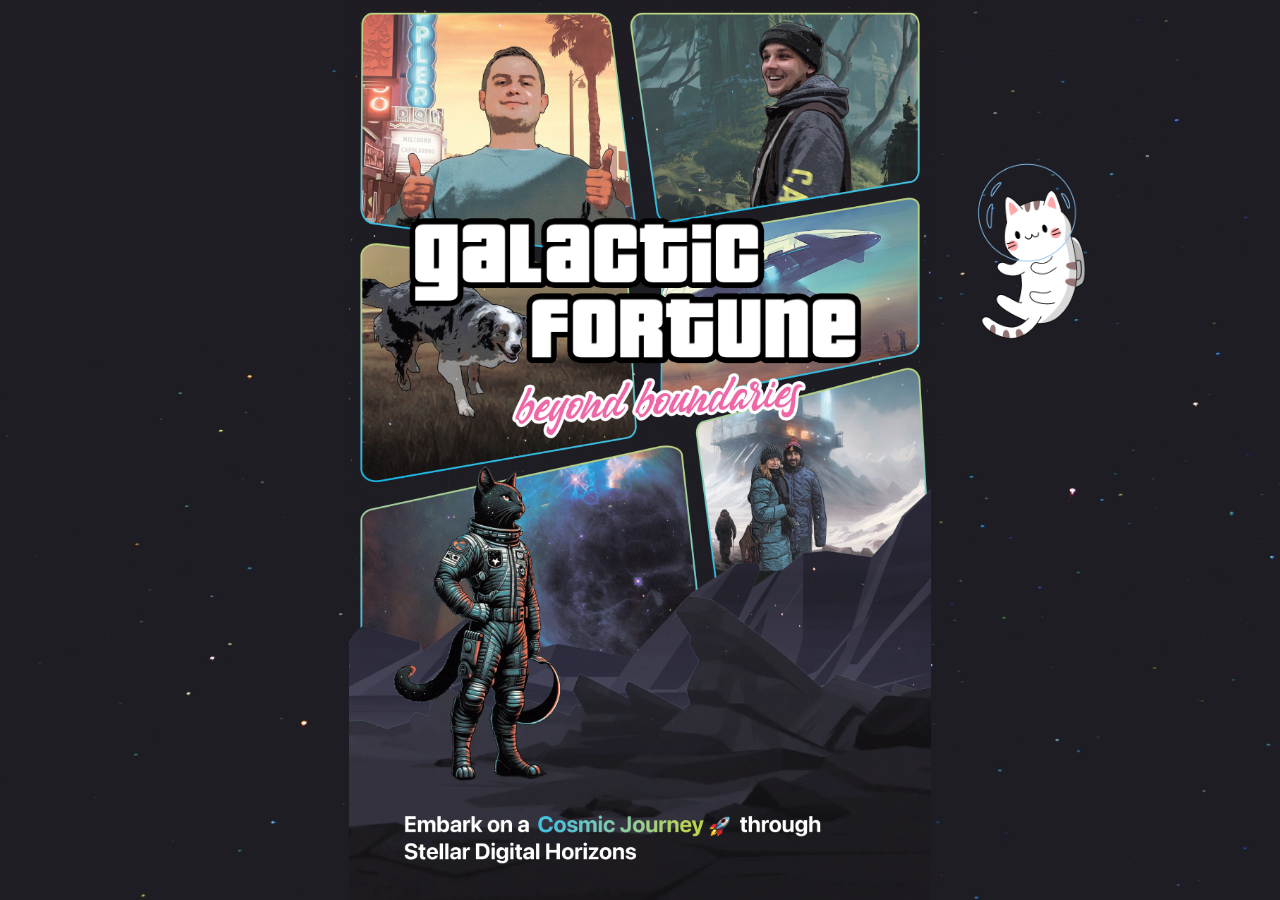
==== dg/index.html @ 427d0ff2 "adds digital graphics presentation" ====
<!DOCTYPE html>
<html lang="en">
<head>
    <meta charset="UTF-8">
    <meta name="viewport" content="width=device-width, initial-scale=1.0">
    <title>Phat Space Cat</title>
    <link rel="stylesheet" href="css/reset.css">
    <link rel="stylesheet" href="css/main.css">
</head>
<body class="container">
    <div class="main">
        <img src="/dg/images/PhatSpaceCat.webp" alt="Phat Space Cat">
    </div>
    <div>
       <img src="/dg/images/cat.png" alt="cat" class="cat">
    </div>

</body>
</html>
---- dg/css/main.css ----
/**************************************************** 
                    Global Styles
 *****************************************************/

html {
    margin: 0;
    padding: 0;
    height: 100%;
}

.main {
    background-color: #1e1d24;
    background-image: url(../images/background.webp);
    background-size: cover;
    background-repeat: no-repeat;
    height: 400px;
    display: flex;
    align-items: center;
    justify-content: center;
    height: 100%;
}

.main img {
    height: 100vh;
    margin: 0 auto;
    align-items: center;
}




/* ------------------ TYPOGRAPHY ------------------ */

h1,
h2,
h3,
h4,
h5 {
    font-weight: bold;
    margin: 1em 0 0.5em;
}

h1 {
    font-size: 5.063rem;
    line-height: 5rem;
}

h2 {
    font-size: 3.375rem;
}

h3 {
    font-size: 2.25rem;
}

h4 {
    font-size: 1.5rem;
}

h5 {
    font-size: 1rem;
}

p {
    margin: 1em 0;
}

.intro h1 {
    font-size: 4rem;
}


/* -------------------- CAT -------------------- */

.cat {
    position: absolute;
    bottom: 60%; /* Adjust the position relative to the container height */
    left: 80%; /* Adjust the horizontal position */
    transform: translateX(-50%);
    width: 50%; /* Set a percentage width */
    max-width: 200px; /* Set a maximum width to maintain proportion on larger screens */
    animation: bobbing 3s ease-in-out infinite; /* Adjust the animation speed and timing */
}
  
  @keyframes bobbing {
    0%, 100% {
      transform: translateX(-50%) translateY(0);
    }
    50% {
      transform: translateX(-50%) translateY(-10px); /* Adjust the maximum height of bobbing */
    }
}

  .container {
    position: relative;
    width: 100%; /* Set the width as needed */
    height: auto; /* Adjust to fit the content */
}
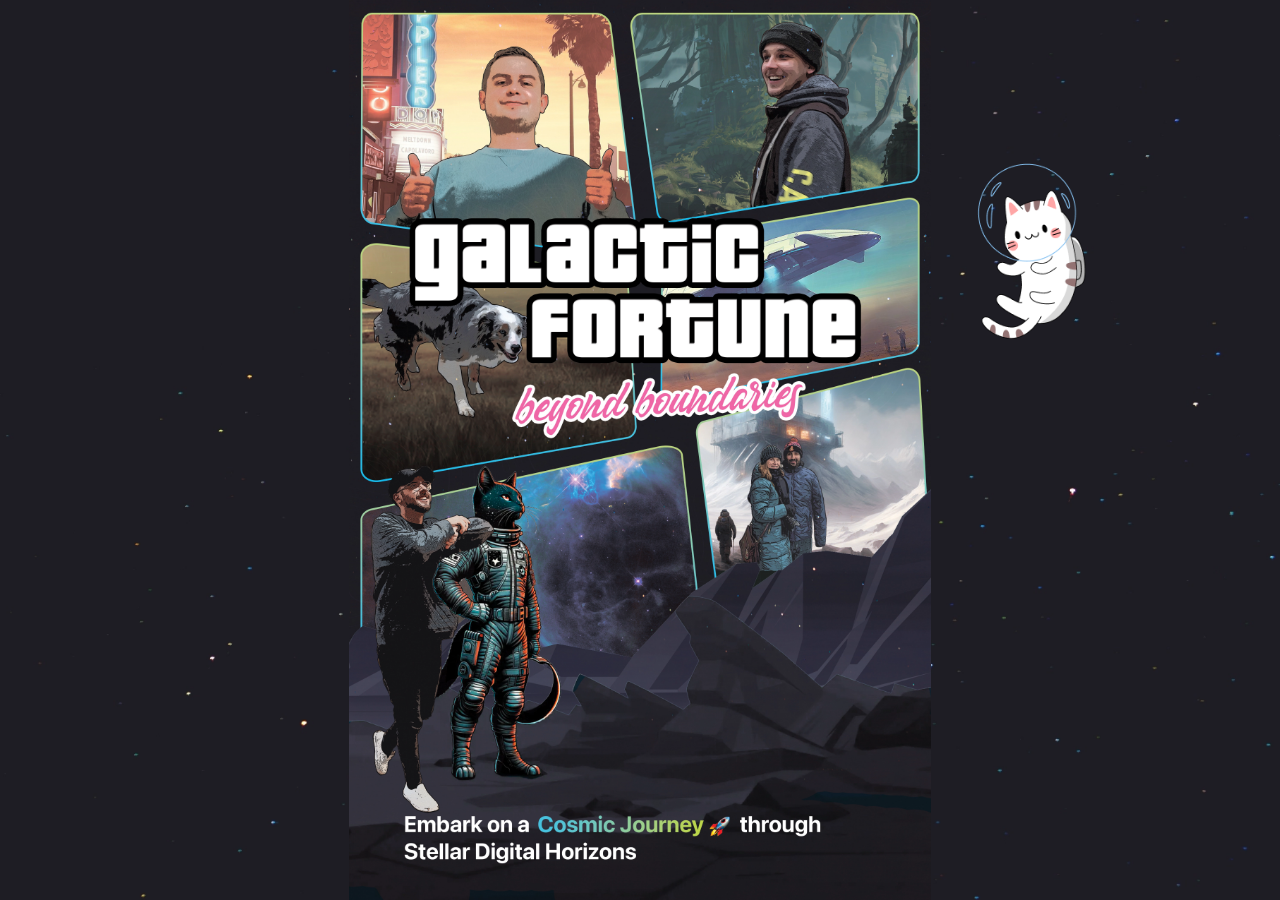
==== commit c967738b: "adds carmen" ====
--- a/dg/index.html
+++ b/dg/index.html
@@ -9,7 +9,7 @@
 </head>
 <body class="container">
     <div class="main">
-        <img src="/dg/images/PhatSpaceCat.webp" alt="Phat Space Cat">
+        <img src="/dg/images/PhatSpaceCats.webp" alt="Phat Space Cat">
     </div>
     <div>
        <img src="/dg/images/cat.png" alt="cat" class="cat">
--- a/dg/css/main.css
+++ b/dg/css/main.css
@@ -8,6 +8,7 @@
     margin: 0;
     padding: 0;
     height: 100%;
+    background-color: #1e1d24;
 }
 
 .main {
@@ -15,7 +16,6 @@
     background-image: url(../images/background.webp);
     background-size: cover;
     background-repeat: no-repeat;
-    height: 400px;
     display: flex;
     align-items: center;
     justify-content: center;
@@ -76,12 +76,12 @@
 
 .cat {
     position: absolute;
-    bottom: 60%; /* Adjust the position relative to the container height */
-    left: 80%; /* Adjust the horizontal position */
+    bottom: 60%; 
+    left: 80%; 
     transform: translateX(-50%);
-    width: 50%; /* Set a percentage width */
-    max-width: 200px; /* Set a maximum width to maintain proportion on larger screens */
-    animation: bobbing 3s ease-in-out infinite; /* Adjust the animation speed and timing */
+    width: 50%; 
+    max-width: 200px; 
+    animation: bobbing 3s ease-in-out infinite; 
 }
   
   @keyframes bobbing {
@@ -89,12 +89,63 @@
       transform: translateX(-50%) translateY(0);
     }
     50% {
-      transform: translateX(-50%) translateY(-10px); /* Adjust the maximum height of bobbing */
+      transform: translateX(-50%) translateY(-10px); 
     }
 }
 
   .container {
     position: relative;
-    width: 100%; /* Set the width as needed */
-    height: auto; /* Adjust to fit the content */
+    width: 100%; 
+    height: auto; 
+}
+
+
+/* ------------------- MOBILE ------------------- */
+
+
+@media only screen and (max-width: 1100px) {
+
+    .cat {
+        position: absolute;
+        bottom: -25%; 
+        left: 80%; 
+        transform: translateX(-50%);
+        width: 50%; 
+        max-width: 200px; 
+        animation: bobbing 3s ease-in-out infinite; 
+    }
+      
+      @keyframes bobbing {
+        0%, 100% {
+          transform: translateX(-50%) translateY(0);
+        }
+        50% {
+          transform: translateX(-50%) translateY(-10px); 
+        }
+    }
+    
+      .container {
+        position: relative;
+        width: 100%; 
+        height: auto; 
+    }
+
+    .main {
+        background-image: none;
+    }
+
+    .main img {
+        height: 70vh;
+        margin: 0 auto;
+        align-items: center;
+    }
+
+}
+
+@media screen and (min-width: 600px) and (max-width: 1100px) {
+
+    .cat {
+        display: none;
+    }
+   
 }
